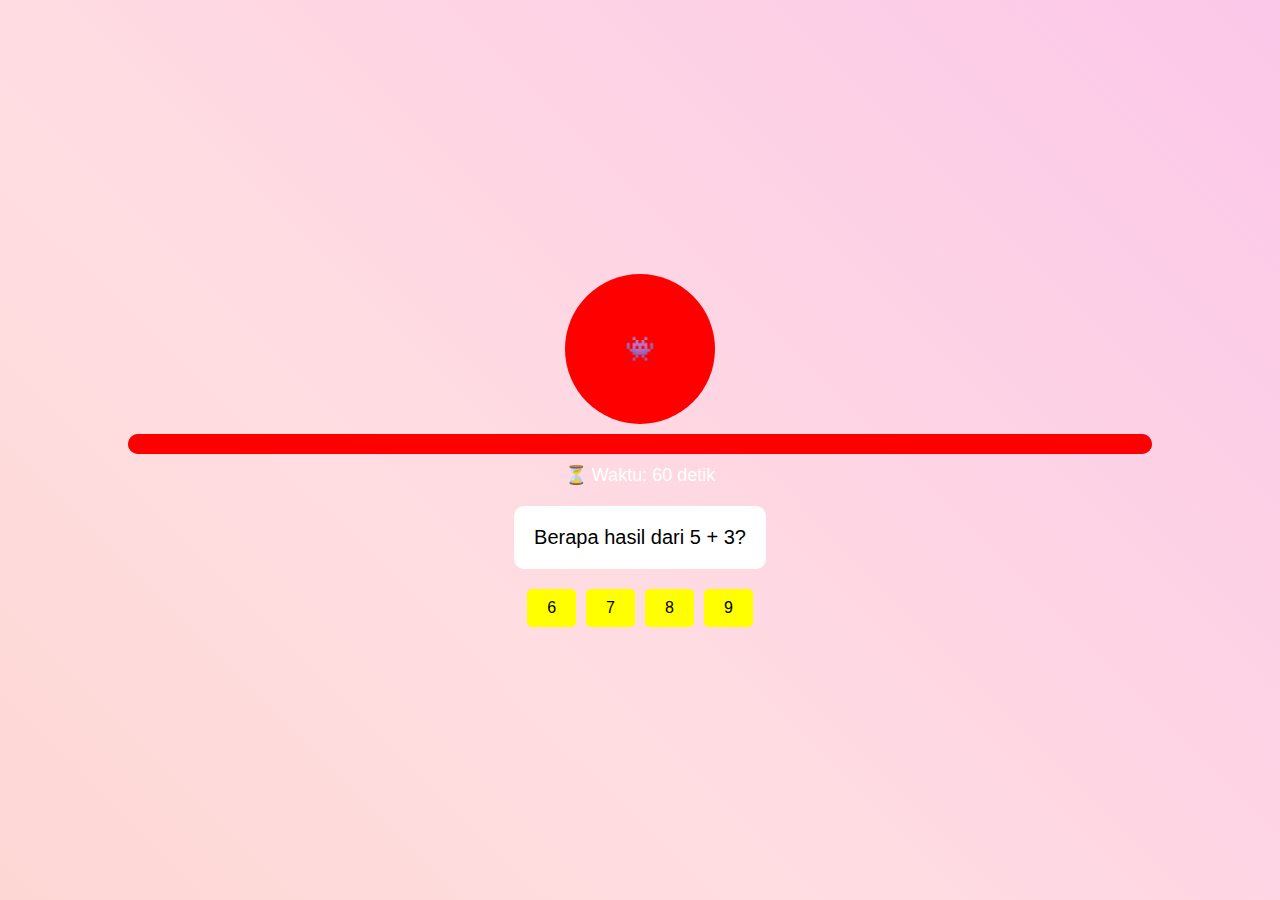
==== mathBoss.html @ a8662fb4 "Update v1.0" ====
<!DOCTYPE html>
<html lang="id">
<head>
    <meta charset="UTF-8">
    <meta name="viewport" content="width=device-width, initial-scale=1.0">
    <title>Kuis Boss Battle</title>
    <style>
        body {
            font-family: Arial, sans-serif;
            text-align: center;
            background: linear-gradient(45deg, #ff9a9e, #fad0c4, #ffdde1, #fbc2eb, #a1c4fd, #c2e9fb);
            background-size: 400% 400%;
            animation: gradientAnimation 10s ease infinite;
            color: #fff;
            margin: 0;
            padding: 0;
        }
        @keyframes gradientAnimation {
            0% { background-position: 0% 50%; }
            50% { background-position: 100% 50%; }
            100% { background-position: 0% 50%; }
        }
        .container {
            display: flex;
            flex-direction: column;
            align-items: center;
            justify-content: center;
            height: 100vh;
        }
        .boss {
            width: 150px;
            height: 150px;
            background: red;
            border-radius: 50%;
            display: flex;
            align-items: center;
            justify-content: center;
            font-size: 24px;
            font-weight: bold;
        }
        .boss-health {
            width: 80%;
            height: 20px;
            background: gray;
            border-radius: 10px;
            margin-top: 10px;
            position: relative;
        }
        .boss-health-bar {
            width: 100%;
            height: 100%;
            background: red;
            border-radius: 10px;
        }
        .timer {
            margin-top: 10px;
            font-size: 18px;
        }
        .question {
            background: white;
            color: black;
            padding: 20px;
            border-radius: 10px;
            margin-top: 20px;
            font-size: 20px;
            max-width: 80%;
        }
        .answers {
            display: flex;
            gap: 10px;
            margin-top: 20px;
        }
        .answer {
            background: yellow;
            color: black;
            padding: 10px 20px;
            border-radius: 5px;
            cursor: pointer;
        }
        .answer:hover {
            background: gold;
        }
    </style>
</head>
<body>
    <div class="container">
        <div class="boss">👾</div>
        <div class="boss-health">
            <div class="boss-health-bar"></div>
        </div>
        <div class="timer">⏳ Waktu: 60 detik</div>
        <div class="question">Berapa hasil dari 5 + 3?</div>
        <div class="answers">
            <div class="answer">6</div>
            <div class="answer">7</div>
            <div class="answer">8</div>
            <div class="answer">9</div>
        </div>
    </div>
</body>
</html>
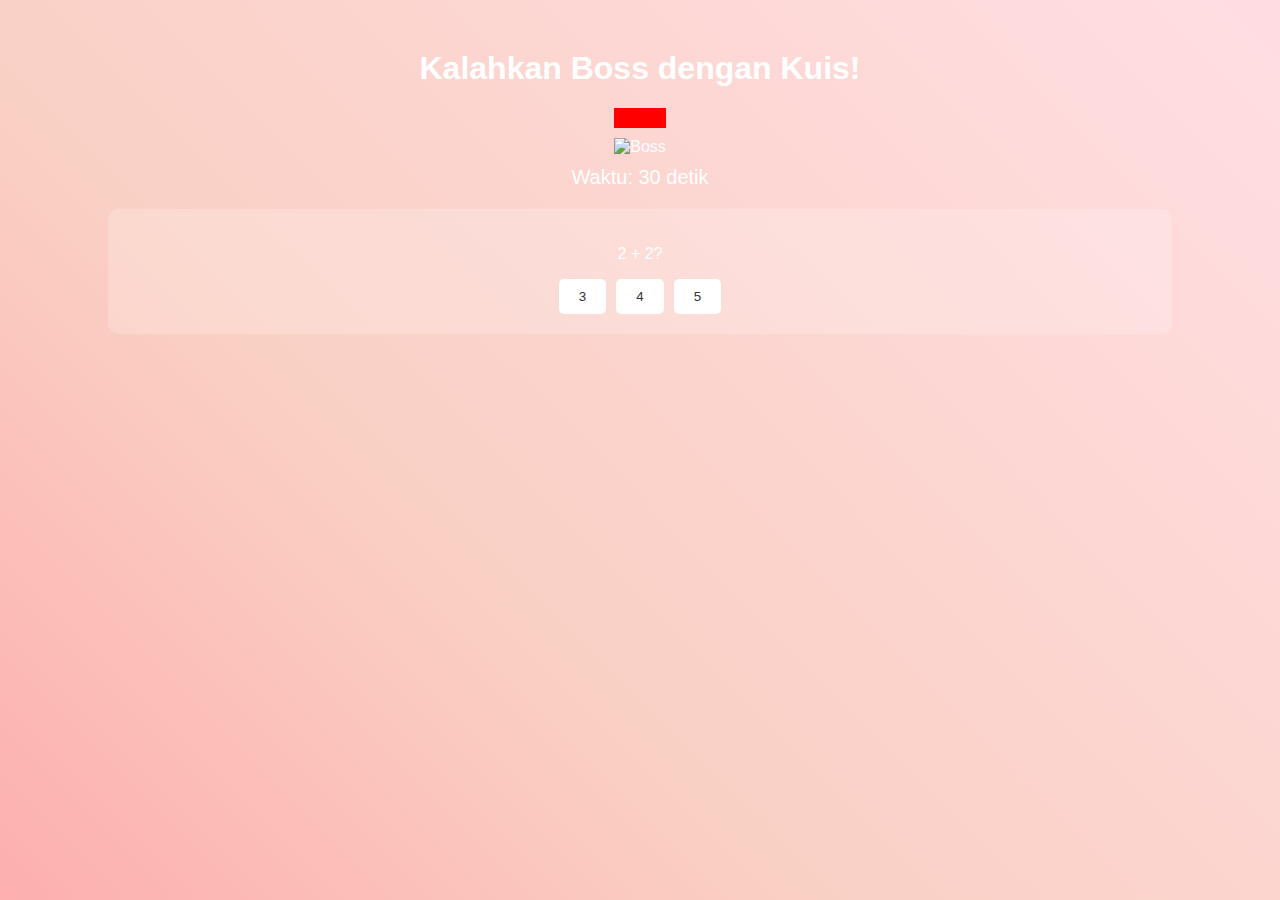
==== commit 3d436169: "Update Rev" ====
--- a/mathBoss.html
+++ b/mathBoss.html
@@ -4,6 +4,7 @@
     <meta charset="UTF-8">
     <meta name="viewport" content="width=device-width, initial-scale=1.0">
     <title>Kuis Boss Battle</title>
+    <link rel="stylesheet" href="styles.css">
     <style>
         body {
             font-family: Arial, sans-serif;
@@ -21,82 +22,130 @@
             100% { background-position: 0% 50%; }
         }
         .container {
-            display: flex;
-            flex-direction: column;
-            align-items: center;
-            justify-content: center;
-            height: 100vh;
+            margin-top: 50px;
         }
-        .boss {
+        .boss-container {
+            position: relative;
+            display: inline-block;
+        }
+        .boss-image {
             width: 150px;
-            height: 150px;
-            background: red;
-            border-radius: 50%;
-            display: flex;
-            align-items: center;
-            justify-content: center;
-            font-size: 24px;
-            font-weight: bold;
         }
-        .boss-health {
-            width: 80%;
+        .boss-hp {
+            width: 100%;
             height: 20px;
-            background: gray;
-            border-radius: 10px;
-            margin-top: 10px;
-            position: relative;
-        }
-        .boss-health-bar {
-            width: 100%;
-            height: 100%;
-            background: red;
-            border-radius: 10px;
+            background-color: red;
+            margin-bottom: 10px;
         }
         .timer {
-            margin-top: 10px;
-            font-size: 18px;
+            font-size: 20px;
+            margin: 10px 0;
         }
-        .question {
-            background: white;
-            color: black;
+        .question-container {
+            background: rgba(255, 255, 255, 0.2);
             padding: 20px;
             border-radius: 10px;
-            margin-top: 20px;
-            font-size: 20px;
-            max-width: 80%;
+            margin: 20px auto;
+            width: 80%;
         }
         .answers {
             display: flex;
+            justify-content: center;
             gap: 10px;
-            margin-top: 20px;
         }
         .answer {
-            background: yellow;
-            color: black;
             padding: 10px 20px;
+            background: #fff;
+            color: #333;
+            border: none;
             border-radius: 5px;
             cursor: pointer;
+            transition: 0.3s;
         }
         .answer:hover {
-            background: gold;
+            background: #ddd;
         }
     </style>
 </head>
 <body>
     <div class="container">
-        <div class="boss">👾</div>
-        <div class="boss-health">
-            <div class="boss-health-bar"></div>
+        <h1>Kalahkan Boss dengan Kuis!</h1>
+        <div class="boss-container">
+            <div class="boss-hp" id="bossHpBar"></div>
+            <img src="boss.png" alt="Boss" class="boss-image">
         </div>
-        <div class="timer">⏳ Waktu: 60 detik</div>
-        <div class="question">Berapa hasil dari 5 + 3?</div>
-        <div class="answers">
-            <div class="answer">6</div>
-            <div class="answer">7</div>
-            <div class="answer">8</div>
-            <div class="answer">9</div>
+        <div class="timer">Waktu: <span id="timer">30</span> detik</div>
+        <div class="question-container">
+            <p id="question">Loading...</p>
+            <div class="answers" id="answers"></div>
         </div>
+        <button id="restartBtn" onclick="startGame()" style="display:none;">Coba Lagi</button>
     </div>
+    <script>
+        let questions = [
+            { q: "2 + 2?", options: ["3", "4", "5"], answer: "4" },
+            { q: "5 x 3?", options: ["15", "10", "20"], answer: "15" },
+            { q: "10 - 7?", options: ["2", "3", "4"], answer: "3" }
+        ];
+        let bossHp = 100;
+        let timeLeft = 30;
+        let currentQuestionIndex = 0;
+        let timerInterval;
+
+        function startGame() {
+            bossHp = 100;
+            timeLeft = 30;
+            currentQuestionIndex = 0;
+            document.getElementById("bossHpBar").style.width = bossHp + "%";
+            document.getElementById("restartBtn").style.display = "none";
+            nextQuestion();
+            timerInterval = setInterval(updateTimer, 1000);
+        }
+
+        function nextQuestion() {
+            if (currentQuestionIndex >= questions.length) {
+                alert("Boss Kalah! Kamu Menang!");
+                clearInterval(timerInterval);
+                document.getElementById("restartBtn").style.display = "block";
+                return;
+            }
+            let q = questions[currentQuestionIndex];
+            document.getElementById("question").innerText = q.q;
+            let answersContainer = document.getElementById("answers");
+            answersContainer.innerHTML = "";
+            q.options.forEach(option => {
+                let btn = document.createElement("button");
+                btn.classList.add("answer");
+                btn.innerText = option;
+                btn.onclick = () => checkAnswer(option);
+                answersContainer.appendChild(btn);
+            });
+        }
+
+        function checkAnswer(answer) {
+            if (answer === questions[currentQuestionIndex].answer) {
+                bossHp -= 33;
+                document.getElementById("bossHpBar").style.width = bossHp + "%";
+                currentQuestionIndex++;
+                nextQuestion();
+            } else {
+                alert("Jawaban salah!");
+            }
+        }
+
+        function updateTimer() {
+            if (timeLeft <= 0) {
+                alert("Waktu habis! Kamu kalah!");
+                clearInterval(timerInterval);
+                document.getElementById("restartBtn").style.display = "block";
+            } else {
+                timeLeft--;
+                document.getElementById("timer").innerText = timeLeft;
+            }
+        }
+
+        startGame();
+    </script>
 </body>
 </html>
 
